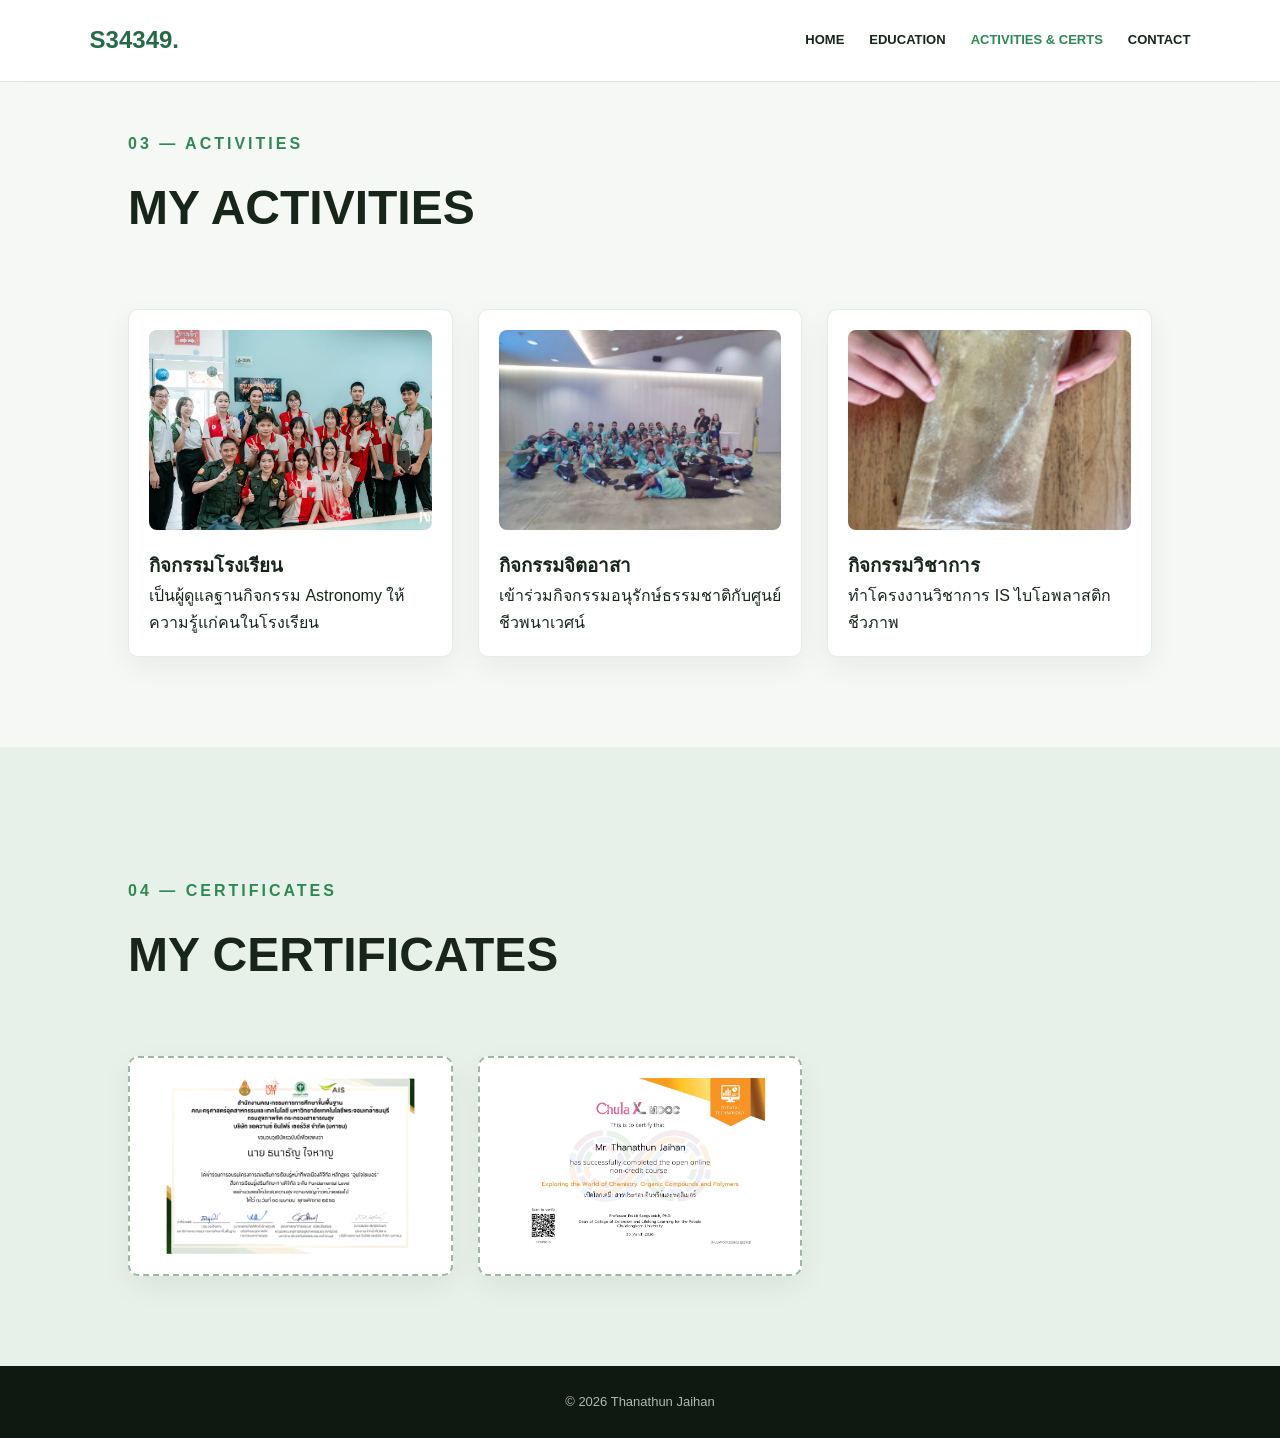
==== activities.html @ a293c36b "Remove extra newline at the end of activities.html" ====
<!DOCTYPE html>
<html lang="th">
<head>
    <meta charset="UTF-8">
    <meta name="viewport" content="width=device-width, initial-scale=1.0">
    <title>Thanathun Jaihan | Activities & Certificates</title>
    <link rel="stylesheet" href="style.css">
</head>
<body>
    <nav class="navbar">
        <div class="logo">S34349.</div>
        <div class="nav-links">
            <a href="index.html">HOME</a>
            <a href="education.html">EDUCATION</a>
            <a href="activities.html" class="active">ACTIVITIES & CERTS</a>
            <a href="contact.html">CONTACT</a>
        </div>
    </nav>

    <!-- ส่วนกิจกรรม -->
    <section class="section">
        <div class="section-title">
            <p>03 — ACTIVITIES</p>
            <h2>MY ACTIVITIES</h2>
        </div>
        <div class="activity-grid">
            <div class="activity-card">
                <div class="activity-placeholder">
                    <img src="images/activity1.JPG" alt="กิจกรรมโรงเรียน">
                </div>
                <h3>กิจกรรมโรงเรียน</h3>
                <p>เป็นผู้ดูแลฐานกิจกรรม Astronomy ให้ความรู้แก่คนในโรงเรียน</p>
            </div>
            <div class="activity-card">
                <div class="activity-placeholder">
                    <img src="images/activity2.JPG" alt="กิจกรรมจิตอาสา">
                </div>
                <h3>กิจกรรมจิตอาสา</h3>
                <p>เข้าร่วมกิจกรรมอนุรักษ์ธรรมชาติกับศูนย์ชีวพนาเวศน์</p>
            </div>
            <div class="activity-card">
                <div class="activity-placeholder">
                    <img src="images/activity3.JPG" alt="กิจกรรมโรงเรียน">
                </div>
                <h3>กิจกรรมวิชาการ</h3>
                <p>ทำโครงงานวิชาการ IS ไบโอพลาสติกชีวภาพ</p>
            </div>
        </div>
    </section>

    <!-- ส่วนเกียรติบัตร (ต่อกันในหน้าเดียว) -->
    <section class="section green-section" style="min-height: auto;">
        <div class="section-title">
            <p>04 — CERTIFICATES</p>
            <h2>MY CERTIFICATES</h2>
        </div>
        <div class="certificate-grid">
            <div class="certificate-box">
                <img src="images/certificate1.JPG" alt="Certificate 1">
            </div>
            <div class="certificate-box">
                <img src="images/certificate2.JPG" alt="Certificate 2">
            </div>
        </div>
    </section>

    <footer>
        <p>© 2026 Thanathun Jaihan</p>
    </footer>
</body>
</html>
---- style.css ----
* {
    margin: 0;
    padding: 0;
    box-sizing: border-box;
}

img {
    max-width: 100%;
    height: auto;
    display: block;
}

html {
    scroll-behavior: smooth;
}

body {
    font-family: Arial, sans-serif;
    background: #f5f8f4;
    color: #17251b;
    line-height: 1.7;
}

/* NAVBAR ทุกหน้า */
.navbar {
    position: fixed;
    top: 0;
    width: 100%;
    z-index: 1000;
    display: flex;
    justify-content: space-between;
    align-items: center;
    padding: 20px 7%;
    background: rgba(255, 255, 255, 0.92);
    backdrop-filter: blur(10px);
    border-bottom: 1px solid #dce6dc;
}

.logo {
    font-size: 24px;
    font-weight: bold;
    color: #246b45;
}

.nav-links {
    display: flex;
    gap: 25px;
}

.nav-links a {
    text-decoration: none;
    color: #17251b;
    font-size: 13px;
    font-weight: bold;
    transition: color 0.3s;
}

.nav-links a:hover, .nav-links a.active {
    color: #2d8a55;
}

/* HERO SECTION (หน้า Home) */
.hero {
    position: relative;
    min-height: 100vh;
    display: flex;
    align-items: center;
    justify-content: space-between;
    padding: 120px 10% 80px;
    overflow: hidden;
    background: linear-gradient(-45deg, #e8f1e9, #dcefe1, #b9e0c4, #8fba9b);
    background-size: 400% 400%;
    animation: waveBackground 12s ease infinite;
}

@keyframes waveBackground {
    0% { background-position: 0% 50%; }
    50% { background-position: 100% 50%; }
    100% { background-position: 0% 50%; }
}

.hero-content {
    max-width: 600px;
    position: relative;
    z-index: 1;
}

.subtitle {
    color: #2d8a55;
    font-weight: bold;
    letter-spacing: 4px;
    margin-bottom: 20px;
}

.hero h1 {
    font-size: clamp(55px, 9vw, 110px);
    line-height: 0.95;
    letter-spacing: -4px;
    margin-bottom: 25px;
}

.hero h1 span {
    color: #2d8a55;
}

.description {
    font-size: 18px;
    color: #526258;
    margin-bottom: 35px;
}

.main-button {
    display: inline-block;
    padding: 15px 28px;
    background: #246b45;
    color: white;
    text-decoration: none;
    font-weight: bold;
    border-radius: 5px;
    transition: all 0.3s ease;
    box-shadow: 0 5px 15px rgba(36, 107, 69, 0.2);
}

.main-button:hover {
    background: #17482f;
    transform: translateY(-4px);
    box-shadow: 0 10px 20px rgba(36, 107, 69, 0.35);
}

.hero-image {
    width: 380px;
    position: relative;
    z-index: 1;
}

.image-frame {
    position: relative;
    padding: 15px;
    background: white;
    box-shadow: 20px 20px 0 #8fba9b;
    border-radius: 8px;
    animation: floating 4s ease-in-out infinite;
}

@keyframes floating {
    0% { transform: translateY(0px); }
    50% { transform: translateY(-10px); }
    100% { transform: translateY(0px); }
}

.image-frame img {
    width: 100%;
    height: 480px;
    object-fit: cover;
    object-position: center top;
    border-radius: 5px;
}

/* SECTION ทั่วไป */
.section {
    padding: 130px 10% 90px;
}

.green-section {
    background: #e8f1e9;
    min-height: 100vh;
}

.section-title {
    margin-bottom: 60px;
}

.section-title p {
    color: #2d8a55;
    font-weight: bold;
    letter-spacing: 3px;
    margin-bottom: 10px;
}

.section-title h2 {
    font-size: 48px;
}

/* ABOUT CONTENT */
.about-content {
    display: grid;
    grid-template-columns: 1.5fr 1fr;
    gap: 60px;
    align-items: center;
}

.about-text {
    background: white;
    padding: 45px;
    border-radius: 12px;
    box-shadow: 0 15px 35px rgba(36, 107, 69, 0.06);
    border: 1px solid #dcece0;
}

.about-text h3 {
    font-size: 30px;
    margin-bottom: 20px;
    color: #246b45;
}

.about-text p {
    margin-bottom: 18px;
    color: #526258;
}

.about-card {
    background: linear-gradient(135deg, #246b45, #17482f);
    color: white;
    padding: 40px;
    border-radius: 12px;
    box-shadow: 0 15px 35px rgba(36, 107, 69, 0.2);
}

.card-number {
    font-size: 40px;
    opacity: 0.4;
    margin-bottom: 5px;
}

.about-card h3 {
    font-size: 24px;
    margin-bottom: 20px;
}

.info-list {
    list-style: none;
    padding: 0;
}

.info-list li {
    padding: 10px 0;
    border-bottom: 1px solid rgba(255, 255, 255, 0.15);
    font-size: 14px;
}

.info-list li:last-child {
    border-bottom: none;
}

/* TIMELINE (Education) */
.timeline {
    max-width: 850px;
    border-left: 3px solid #7ca98a;
    padding-left: 35px;
}

.timeline-item {
    position: relative;
    margin-bottom: 50px;
}

.timeline-dot {
    position: absolute;
    left: -47px;
    top: 5px;
    width: 20px;
    height: 20px;
    background: #2d8a55;
    border-radius: 50%;
    border: 4px solid #e8f1e9;
}

.timeline-content span {
    color: #2d8a55;
    font-size: 13px;
    font-weight: bold;
    letter-spacing: 2px;
}

.timeline-content h3 {
    font-size: 25px;
    margin: 8px 0;
}

.timeline-content p {
    color: #526258;
}

/* GRIDS (Activities / Certificates) */
.activity-grid, .certificate-grid {
    display: grid;
    grid-template-columns: repeat(3, 1fr);
    gap: 25px;
}

.activity-card, .certificate-box {
    background: white;
    padding: 20px;
    border-radius: 10px;
    box-shadow: 0 10px 30px rgba(0, 0, 0, 0.06);
    transition: transform 0.4s ease;
    border: 1px solid #e5ede7;
}

.activity-card:hover, .certificate-box:hover {
    transform: translateY(-8px);
    box-shadow: 0 20px 40px rgba(36, 107, 69, 0.15);
}

.activity-placeholder {
    height: 200px;
    background: #dcefe1;
    color: #246b45;
    font-weight: bold;
    margin-bottom: 20px;
    border-radius: 8px;
    overflow: hidden;
}

.activity-placeholder img, .certificate-box img {
    width: 100%;
    height: 100%;
    object-fit: cover;
}

.certificate-box {
    height: 220px;
    display: flex;
    align-items: center;
    justify-content: center;
    border: 2px dashed #9db7a3;
}

.certificate-box img {
    object-fit: contain;
}

/* CONTACT PAGE */
.contact {
    text-align: center;
    padding: 140px 20px 100px;
    background: #17251b;
    color: white;
    min-height: 100vh;
    display: flex;
    flex-direction: column;
    justify-content: center;
    align-items: center;
}

.contact p:first-child {
    color: #9bd0aa;
    letter-spacing: 4px;
}

.contact h2 {
    font-size: 70px;
    margin: 20px 0;
}

.contact-details {
    margin-top: 35px;
    display: flex;
    justify-content: center;
    gap: 30px;
    flex-wrap: wrap;
}

.contact-item {
    color: #aeb9b0;
    text-decoration: none;
    font-size: 16px;
    transition: 0.3s;
}

.contact-item:hover {
    color: #9bd0aa;
}

footer {
    text-align: center;
    padding: 25px;
    background: #101812;
    color: #aeb9b0;
    font-size: 13px;
}

/* RESPONSIVE */
@media (max-width: 800px) {
    .navbar { padding: 15px 5%; }
    .nav-links { display: none; }
    .hero { flex-direction: column; text-align: center; gap: 50px; padding: 120px 7% 70px; }
    .hero h1 { font-size: 50px; }
    .hero-image { width: 280px; }
    .about-content, .activity-grid, .certificate-grid { grid-template-columns: 1fr; }
    .contact h2 { font-size: 50px; }
}
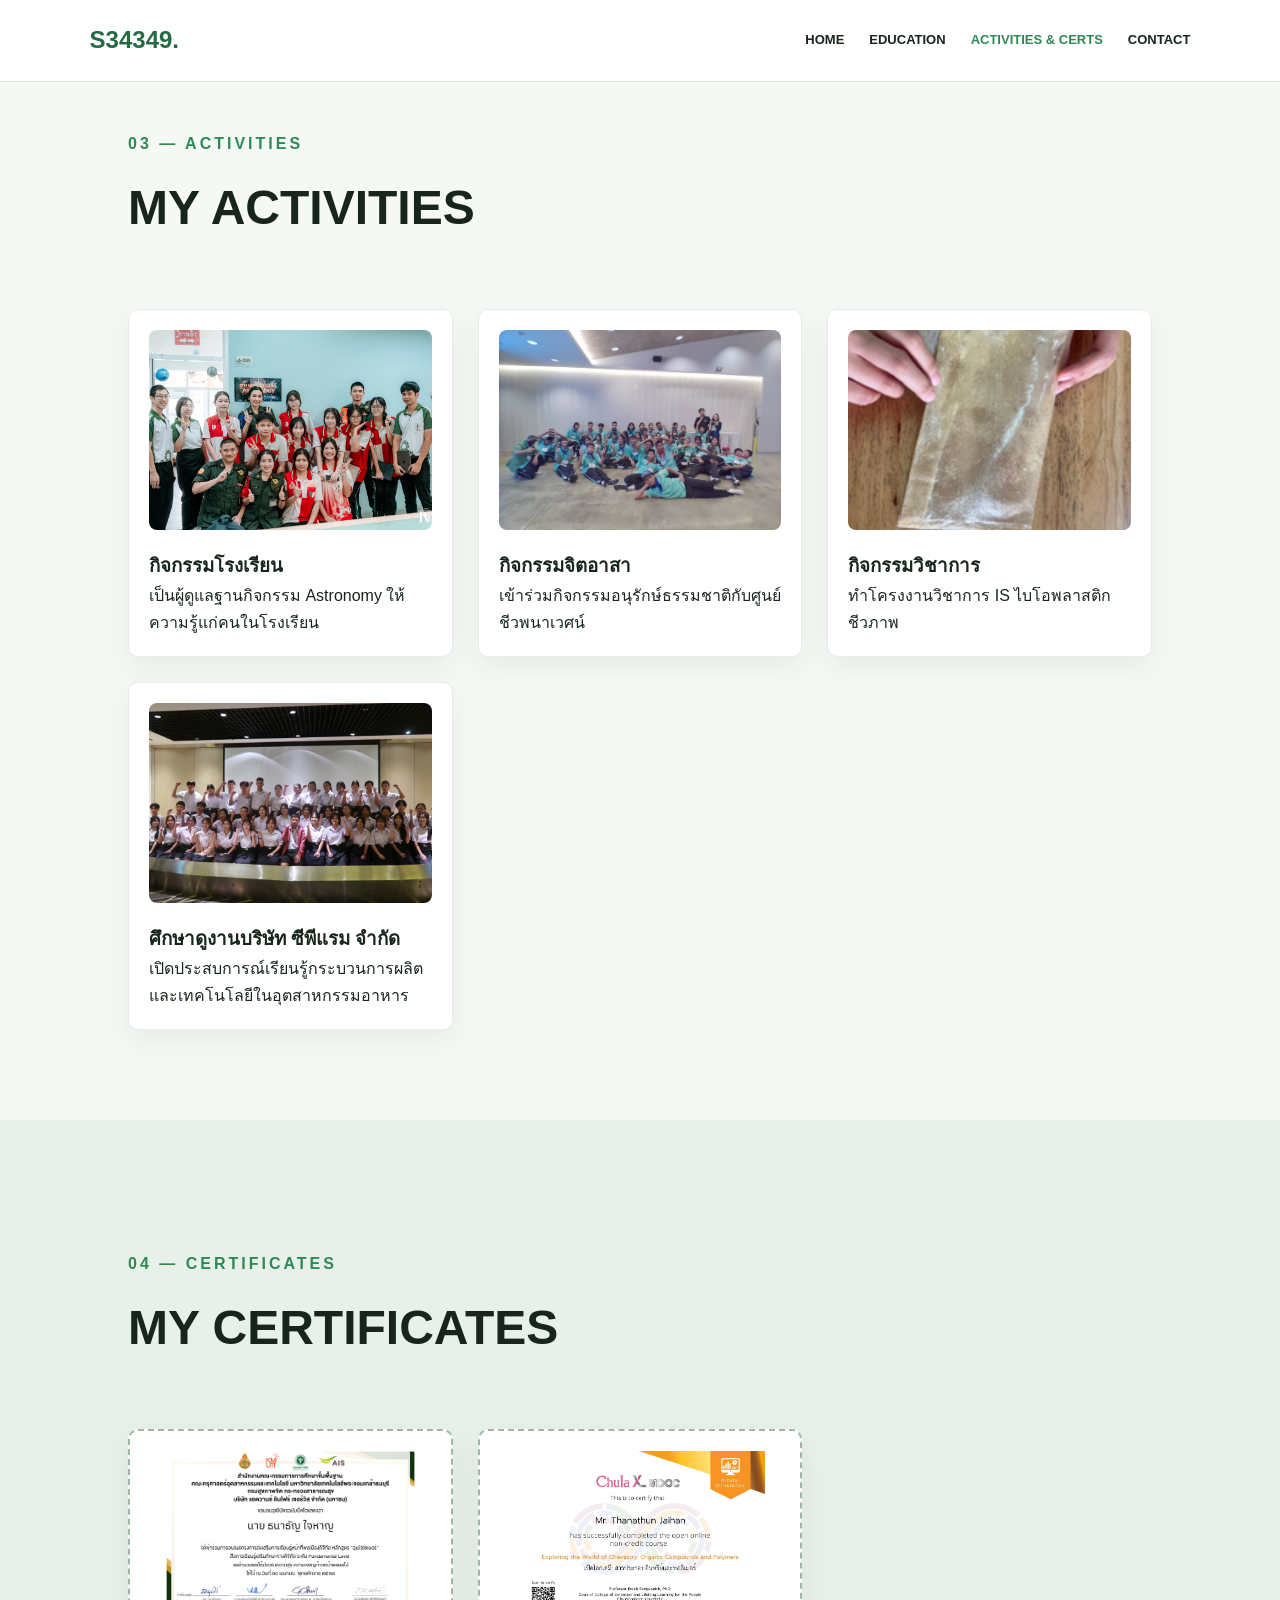
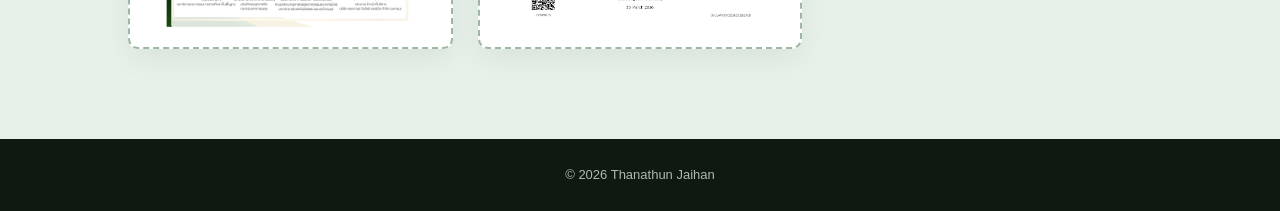
==== commit e66fad2d: "Add CPRAM company visit activity section Added a new activity section for a company visit to CPRAM, " ====
--- a/activities.html
+++ b/activities.html
@@ -40,15 +40,23 @@
             </div>
             <div class="activity-card">
                 <div class="activity-placeholder">
-                    <img src="images/activity3.JPG" alt="กิจกรรมโรงเรียน">
+                    <img src="images/activity3.JPG" alt="กิจกรรมวิชาการ">
                 </div>
                 <h3>กิจกรรมวิชาการ</h3>
                 <p>ทำโครงงานวิชาการ IS ไบโอพลาสติกชีวภาพ</p>
             </div>
+            <!-- เพิ่มกิจกรรมศึกษาดูงาน CPRAM ตรงนี้ -->
+            <div class="activity-card">
+                <div class="activity-placeholder">
+                    <img src="images/activity4.JPG" alt="ศึกษาดูงาน ซีพีแรม">
+                </div>
+                <h3>ศึกษาดูงานบริษัท ซีพีแรม จำกัด</h3>
+                <p>เปิดประสบการณ์เรียนรู้กระบวนการผลิตและเทคโนโลยีในอุตสาหกรรมอาหาร</p>
+            </div>
         </div>
     </section>
 
-    <!-- ส่วนเกียรติบัตร (ต่อกันในหน้าเดียว) -->
+    <!-- ส่วนเกียรติบัตร -->
     <section class="section green-section" style="min-height: auto;">
         <div class="section-title">
             <p>04 — CERTIFICATES</p>
